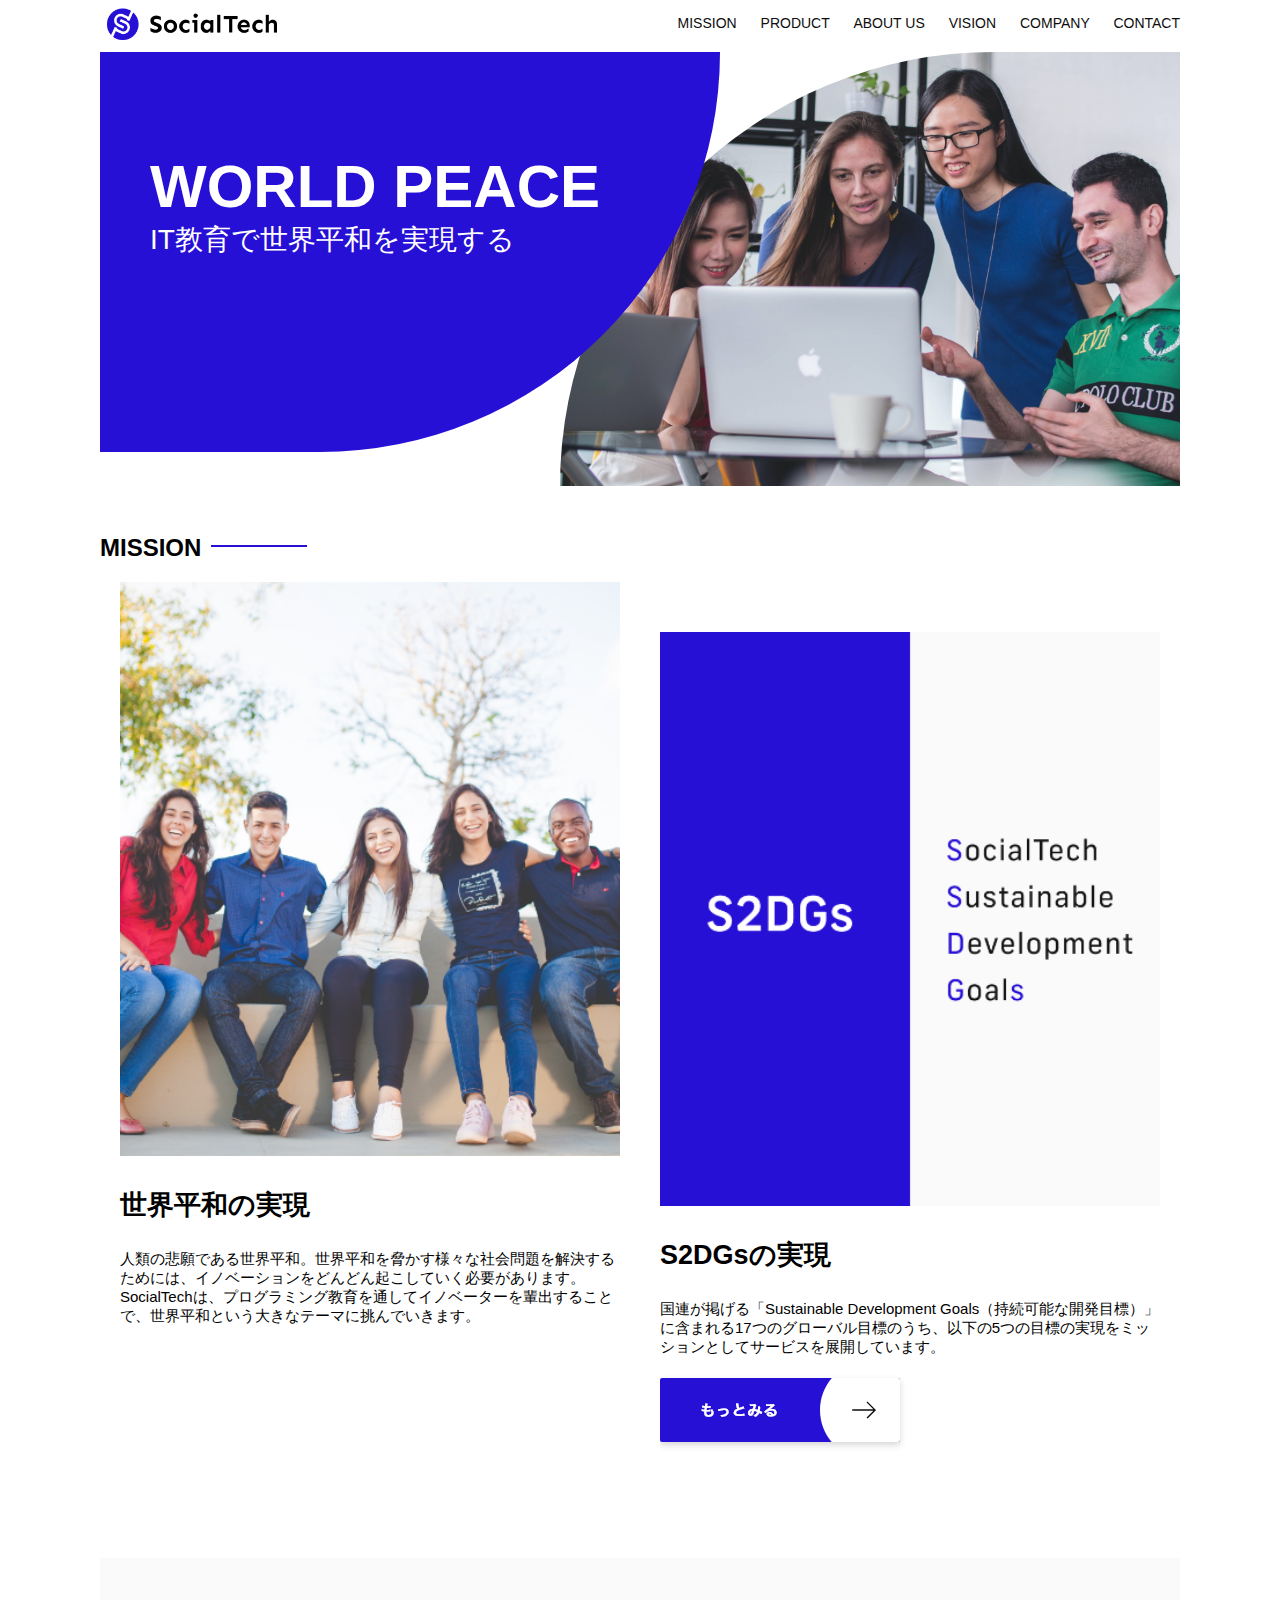
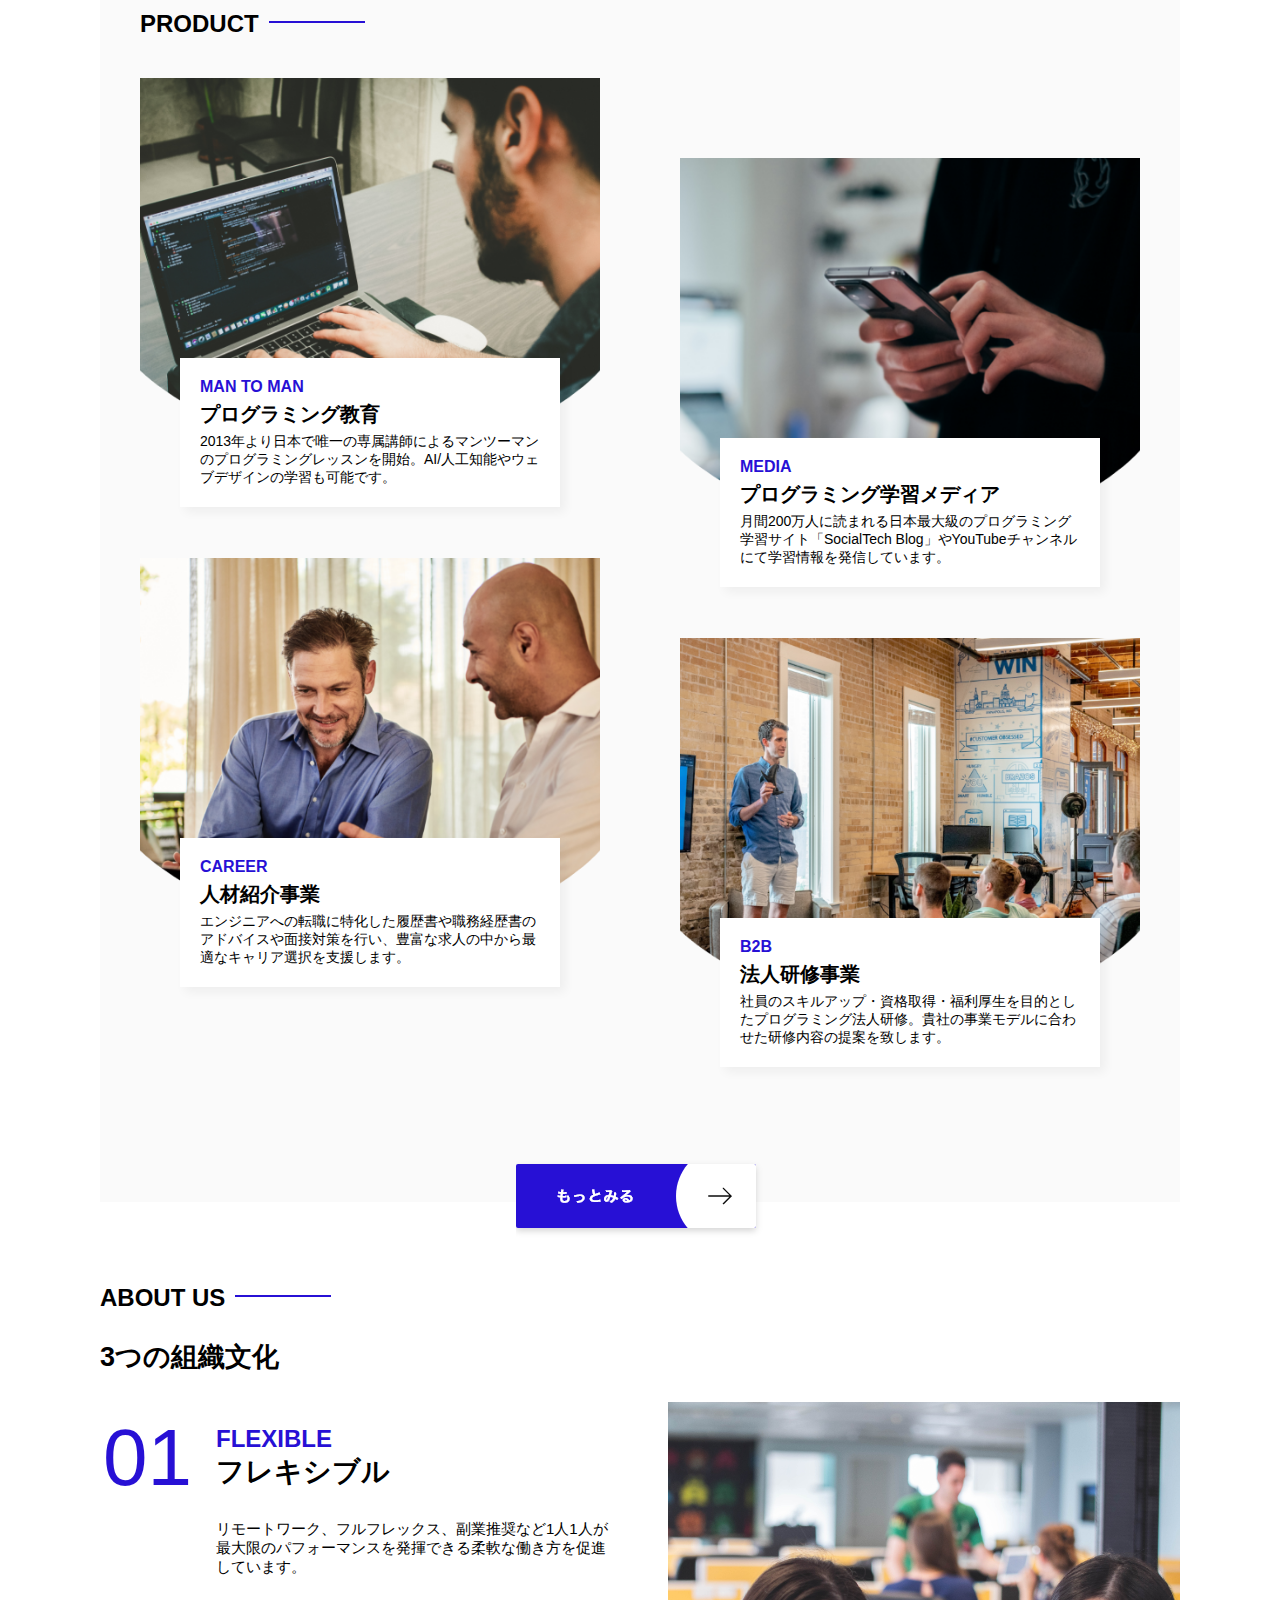
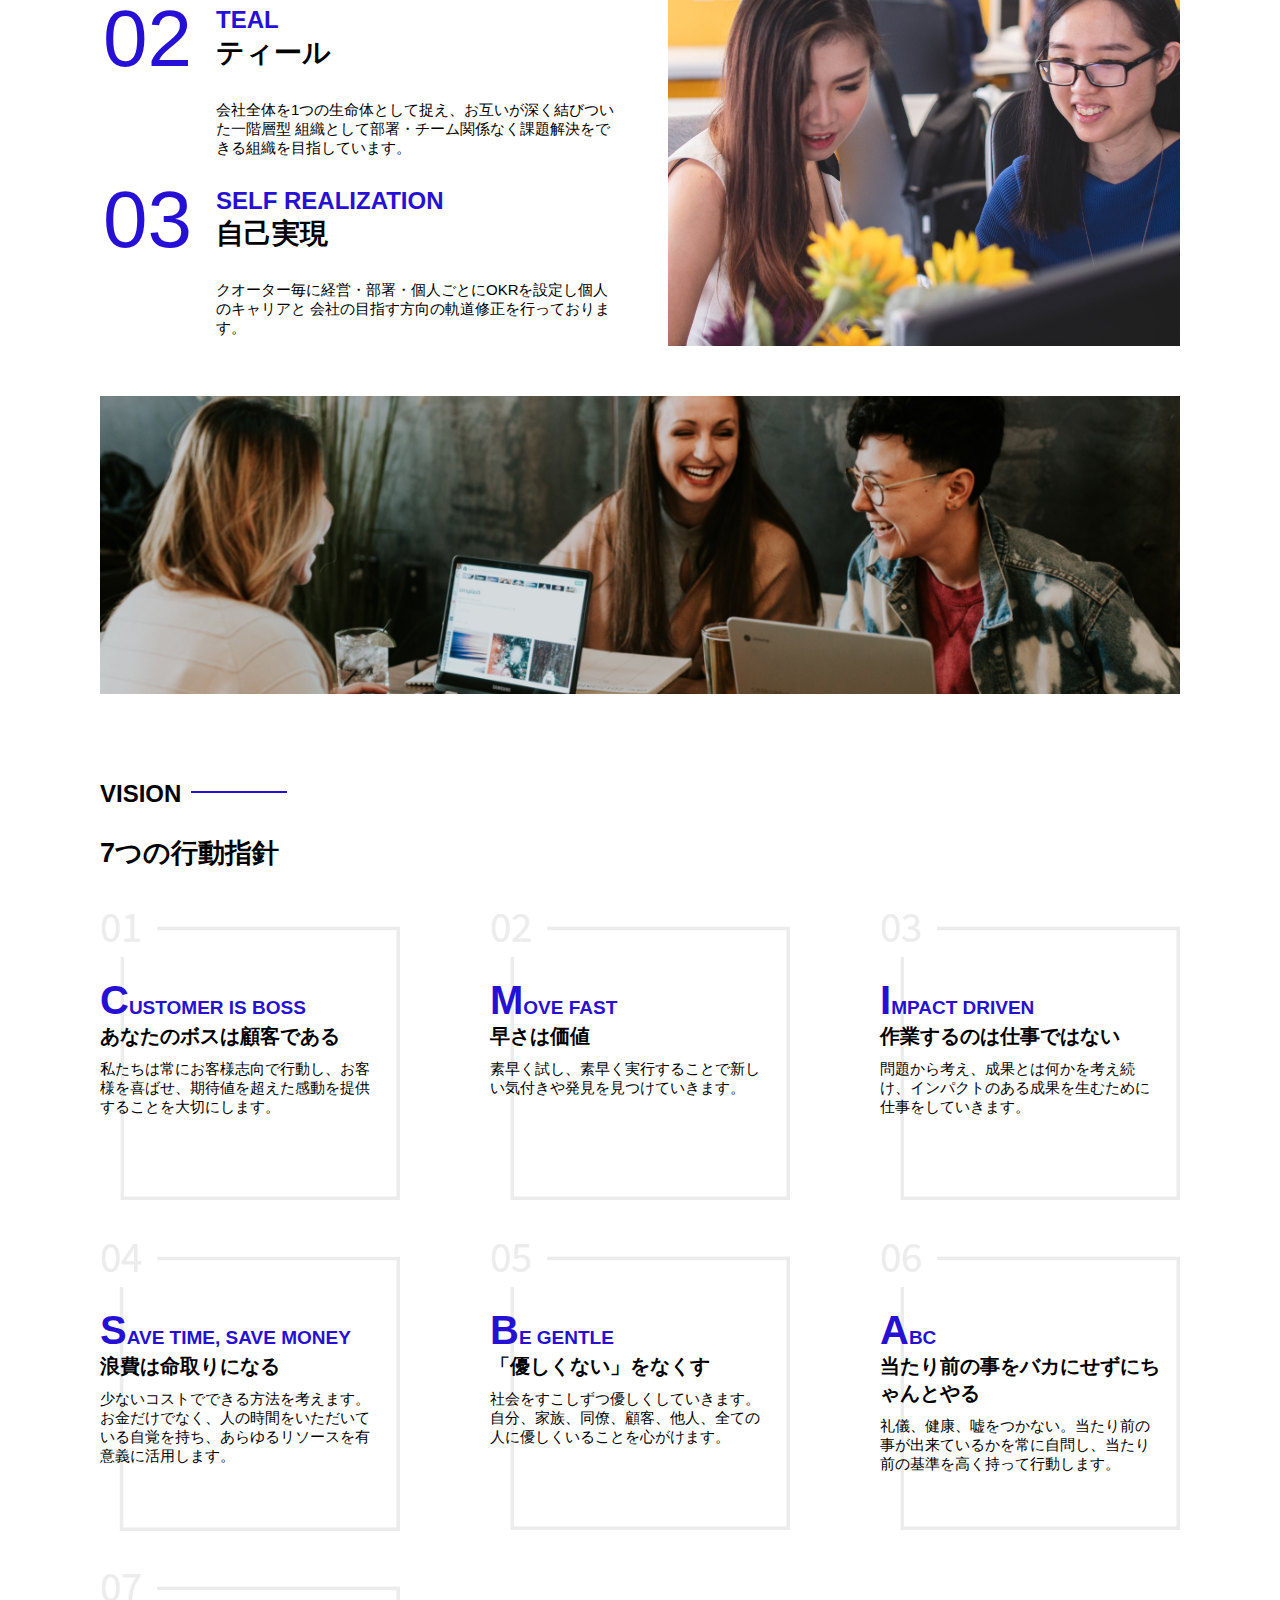
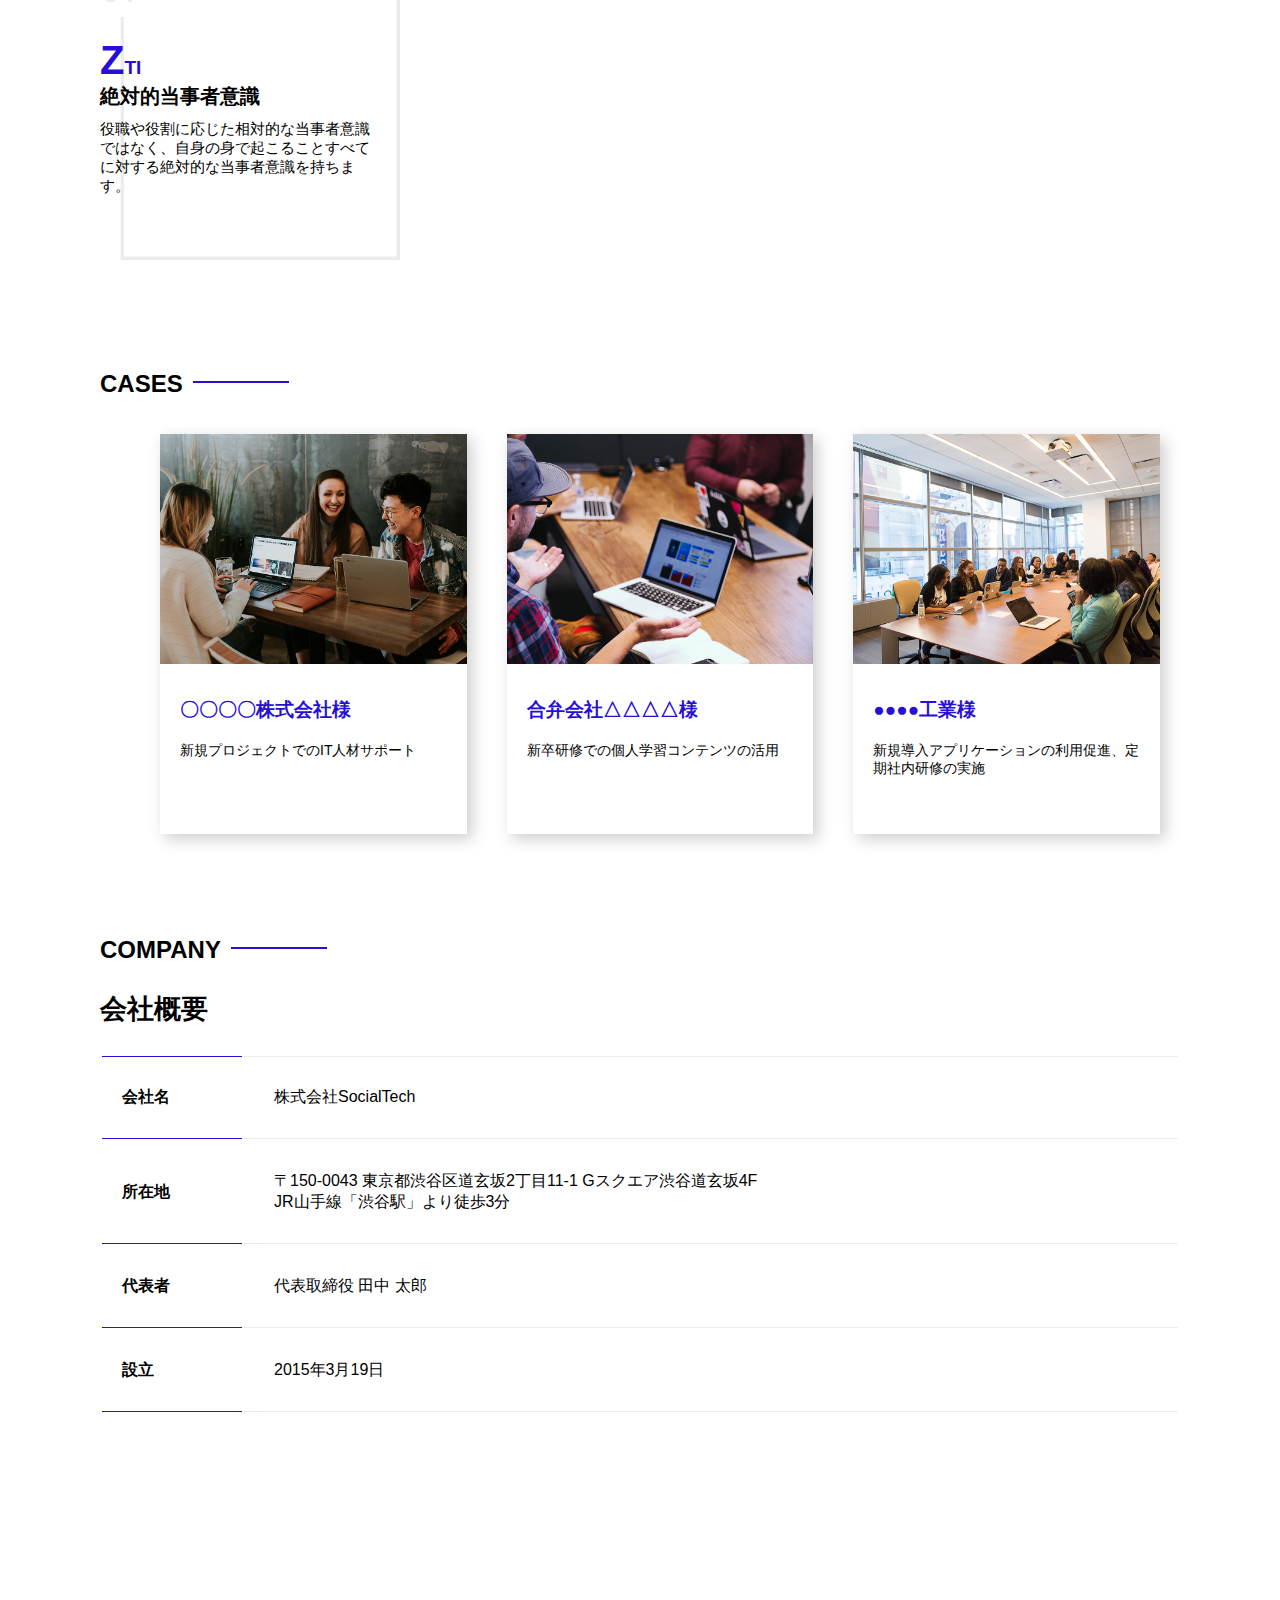
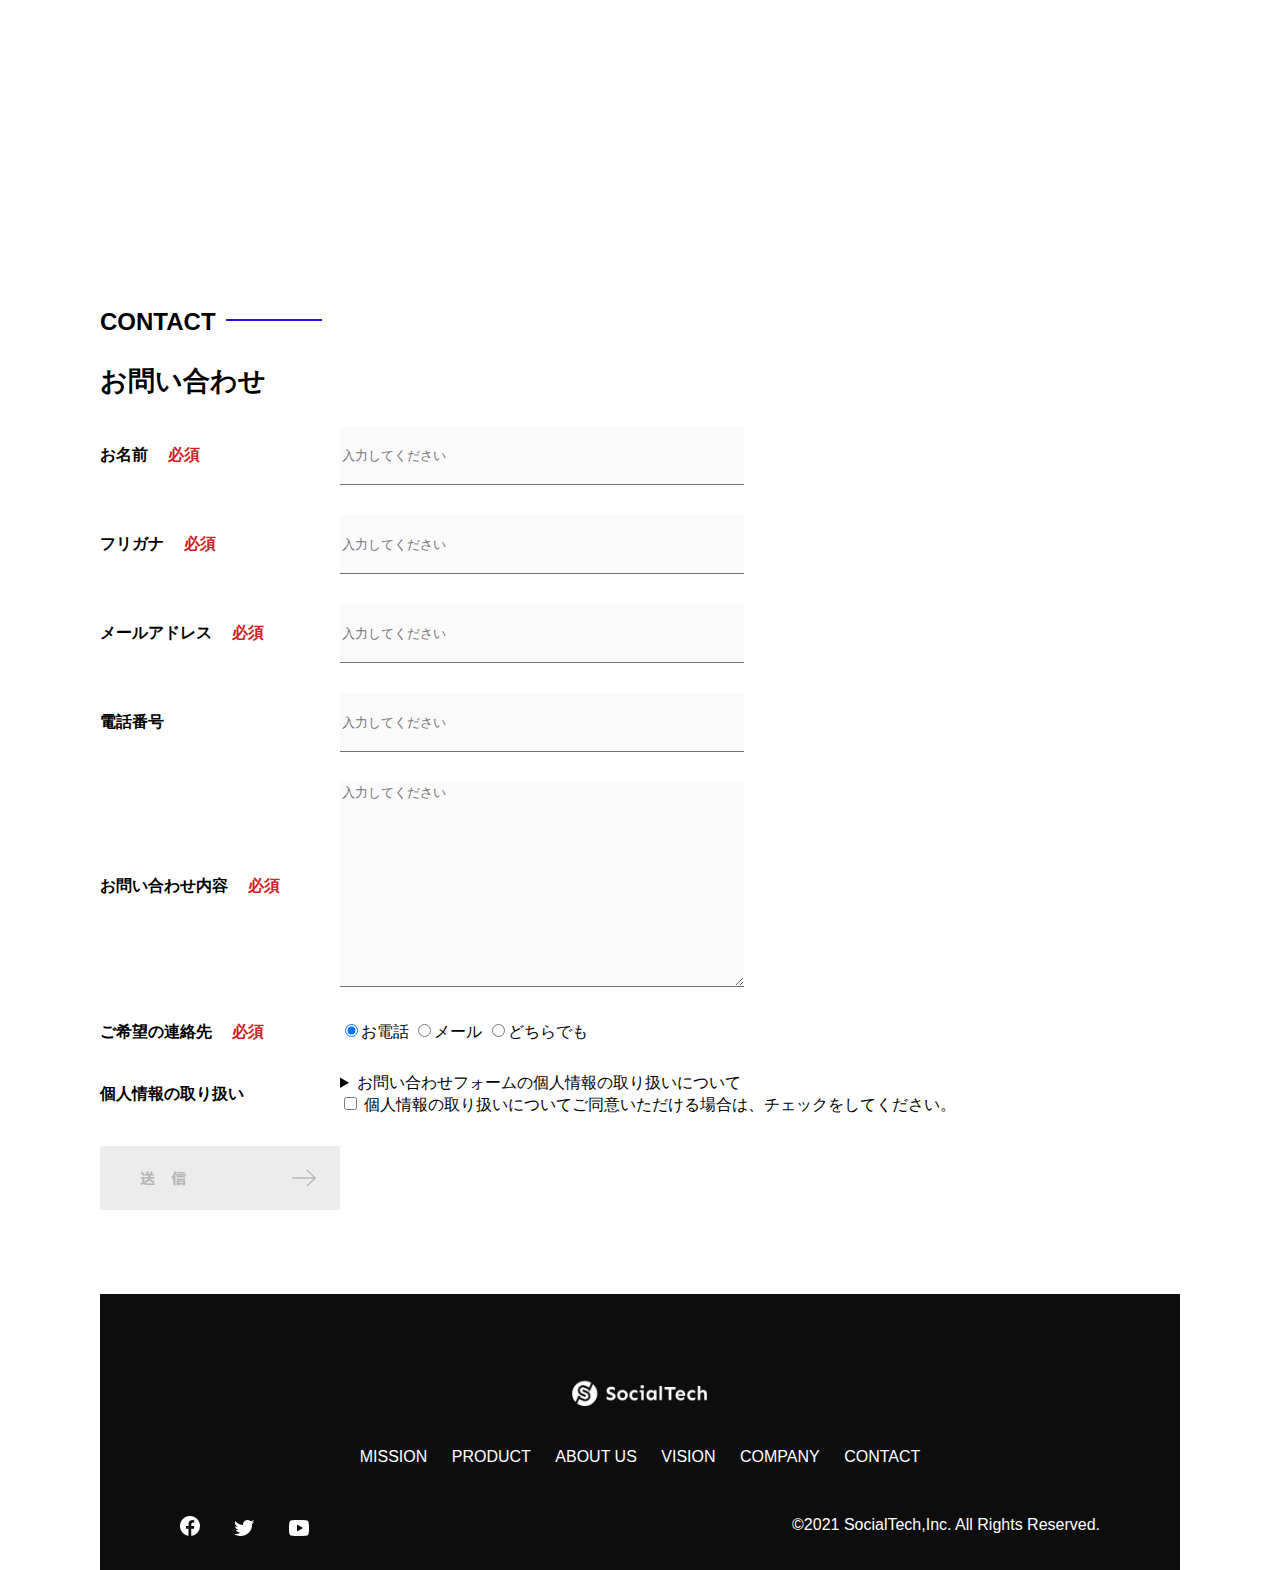
==== index.html @ 439600ac "初回コミット" ====
<!DOCTYPE html>
<html>
  <head>
    <title>SocialTech</title>
    <meta charset="UTF-8">
    <meta name="description" content="SocialTechはEdTech業界のリーディングカンパニーを目指します。">
    <meta name="viewport" content="width=device-width,initial-scale=1.0">
    <link rel="stylesheet" href="style.css">
  </head>
  <body>
    <!--ヘッダー-->
    <header>
      <a href="index.html" id="logo"><img src="images/logo.png" alt="トップページに戻る"></a>

      <!--PC用ナビゲーション-->
      <nav id="nav-pc">
        <a href="mission.html">MISSION</a>
        <a href="product.html">PRODUCT</a>
        <a href="index.html#aboutus">ABOUT US</a>
        <a href="index.html#vision">VISION</a>
        <a href="index.html#company">COMPANY</a>
        <a href="index.html#contact">CONTACT</a>
      </nav>
      <!--スマホ用メニューボタン-->
      <img id="menu-sp" src="images/button-menu.png" alt="ナビゲーションを開く" onclick="document.getElementById('nav-sp').style.display = 'block'">

      <nav id="nav-sp">
        <img id="close" src="images/button-close.png" alt="ナビゲーションを閉じる" onclick="document.getElementById('nav-sp').style.display = 'none'">
        <a id="logo-sp" href="index.html" onclick="document.getElementById('nav-sp').style.display = 'none'"><img
        src="images/logo-sp.png" alt="トップページに戻る"></a>
        <a class="menu" href="mission.html" onclick="document.getElementById('nav-sp').style.display = 'none'">MISSION</a>
        <a class="menu" href="product.html" onclick="document.getElementById('nav-sp').style.display = 'none'">PRODUCT</a>
        <a class="menu" href="index.html#aboutus" onclick="document.getElementById('nav-sp').style.display = 'none'">ABOUT
           US</a>
        <a class="menu" href="index.html#vision"
          onclick="document.getElementById('nav-sp').style.display = 'none'">VISION</a>
        <a class="menu" href="index.html#company"
          onclick="document.getElementById('nav-sp').style.display = 'none'">COMPANY</a>
        <a class="menu" href="index.html#contact"
          onclick="document.getElementById('nav-sp').style.display = 'none'">CONTACT</a>
        <div id="sns">
          <a href="https://www.facebook.com/sejuku2013"><img src="images/button-facebook.png" alt="Facebookのリンク"></a>
          <a href="https://twitter.com/samuraijuku"><img src="images/button-twitter.png" alt="Twitterのリンク"></a>
          <a href="https://www.youtube.com/channel/UCCFOQO5aDK0xXam4cUQXT8g"><img src="images/button-youtube.png" alt="YouTubeのリンク"></a>
        </div>
      </nav>
    </header>
    <main>
      <article>
        <!--メインビジュアル-->
        <section id="main-visual">
          <div id="main-message">
            <h1>WORLD PEACE</h1>
            <p>IT教育で世界平和を実現する</p>
          </div>
          <img src="images/index/index-main.png" alt="PCの周りに集まる多国籍の仲間たち">
        </section>
        <!--ミッション-->
        <section id="mission">
          <h2 class="index-h2">MISSION</h2>
          <div id="mission-flex">
            <div>
              <img id="mission-photo" src="images/index/index-mission.png" alt="屋外のベンチで写真を撮影する多国籍の仲間たち">
             <h3>世界平和の実現</h3>
             <p>
               人類の悲願である世界平和。世界平和を脅かす様々な社会問題を解決するためには、イノベーションをどんどん起こしていく必要があります。SocialTechは、プログラミング教育を通してイノベーターを輩出することで、世界平和という大きなテーマに挑んでいきます。
             </p>
            </div>
            <div>
             <img id="s2dgs" src="images/index/s2dgs.png" alt="S2DGs">
             <h3>S2DGsの実現</h3>
             <p>国連が掲げる「Sustainable Development Goals（持続可能な開発目標）」に含まれる17つのグローバル目標のうち、以下の5つの目標の実現をミッションとしてサービスを展開しています。</p>
             <a href="mission.html">
               <img src="images/button-more.png" alt="もっとみる">
             </a>
            </div>
          </div>
        </section>
        <!--プロダクト-->
        <section id="product">
          <h2 class="index-h2">PRODUCT</h2>
          <div>
            <div id="product-left">
              <div>
                <img class="product-photo" src="images/index/index-mantoman.png" alt="PCでコードを書く男性">
                <div class="product-explain">
                  <span>MAN TO MAN</span>
                  <h3>プログラミング教育</h3>
                  <p>2013年より日本で唯一の専属講師によるマンツーマンのプログラミングレッスンを開始。AI/人工知能やウェブデザインの学習も可能です。</p>
                </div>
              </div>
              <div>
                <img class="product-photo" src="images/index/index-career.png" alt="笑顔で話し合う2人の男性">
                <div class="product-explain">
                  <span>CAREER</span>
                  <h3>人材紹介事業</h3>
                  <p>エンジニアへの転職に特化した履歴書や職務経歴書のアドバイスや面接対策を行い、豊富な求人の中から最適なキャリア選択を支援します。</p>
                </div>
              </div>
            </div>
            <div id="product-right">
              <div>
                <img class="product-photo" src="images/index/index-media.png" alt="スマートフォンを操作する人">
                <div class="product-explain">
                  <span>MEDIA</span>
                  <h3>プログラミング学習メディア</h3>
                  <p>月間200万人に読まれる日本最大級のプログラミング学習サイト「SocialTech Blog」やYouTubeチャンネルにて学習情報を発信しています。</p>
                </div>
              </div>
              <div>
                <img class="product-photo" src="images/index/index-b2b.png" alt="講演中の男性とそれを聴く人々">
               <div class="product-explain">
                 <span>B2B</span>
                 <h3>法人研修事業</h3>
                 <p>社員のスキルアップ・資格取得・福利厚生を目的としたプログラミング法人研修。貴社の事業モデルに合わせた研修内容の提案を致します。</p>
               </div>
              </div>
            </div>
          </div>
          <div>
            <a id="product-more" href="product.html">
              <img src="images/button-more.png" alt="もっとみる">
            </a>
          </div>
        </section>
        <!--ABOUT US-->
        <section id="aboutus">
          <h2 class="index-h2">ABOUT US</h2>
          <h3>3つの組織文化</h3>
          <div>
            <table class="culture-table">
              <tr>
                <td>
                  <span class="culture-num">01</span>
                </td>
                <td>
                  <span class="culture-en">FLEXIBLE</span>
                  <span class="culture-jp">フレキシブル</span>
                </td>
              </tr>
              <tr>
                <td>
                  <!--空のセル-->
                </td>
                <td>
                  <p class="culture-description">
                    リモートワーク、フルフレックス、副業推奨など1人1人が最大限のパフォーマンスを発揮できる柔軟な働き方を促進しています。
                  </p>
                </td>
              </tr>
              <tr>
                <td>
                  <span class="culture-num">02</span>
                </td>
                <td>
                  <span class="culture-en">TEAL</span>
                  <span class="culture-jp">ティール</span>
                </td>
              </tr>
              <tr>
                <td>
                  <!--空のセル-->
                </td>
                <td>
                  <p class="culture-description">
                    会社全体を1つの生命体として捉え、お互いが深く結びついた一階層型
                   組織として部署・チーム関係なく課題解決をできる組織を目指しています。
                  </p>
                </td>
              </tr>
              <tr>
                <td>
                  <span class="culture-num">03</span>
                </td>
                <td>
                  <span class="culture-en">SELF REALIZATION</span>
                  <span class="culture-jp">自己実現</span>
                </td>
              </tr>
              <tr>
                <td>
                  <!--空のセル-->
                </td>
                <td>
                  <p class="culture-description">
                    クオーター毎に経営・部署・個人ごとにOKRを設定し個人のキャリアと
                    会社の目指す方向の軌道修正を行っております。
                  </p>
                </td>
              </tr>
            </table>
            <img class="culture-img" src="images/index/index-aboutus1.png" alt="笑顔で話し合う2人の女性">
          </div>
          <img class="culture-img2" src="images/index/index-aboutus2.png" alt="笑顔で話し合う3人の男女">
        </section>
        <!--VISION-->
        <section id="vision">
          <h2 class="index-h2">VISION</h2>
          <h3>7つの行動指針</h3>
          <div>
            <div class="vision-box">
              <img src="images/index/vision-01.png" alt="01">
              <span>
                <h4>CUSTOMER IS BOSS</h4>
                <h5>あなたのボスは顧客である</h5>
                <p>私たちは常にお客様志向で行動し、お客様を喜ばせ、期待値を超えた感動を提供することを大切にします。</p>
              </span>
            </div>
            <div class="vision-box">
              <img src="images/index/vision-02.png" alt="02">
              <span>
                <h4>MOVE FAST</h4>
                <h5>早さは価値</h5>
                <p>素早く試し、素早く実行することで新しい気付きや発見を見つけていきます。</p>
              </span>
            </div>
            <div class="vision-box">
              <img src="images/index/vision-03.png" alt="03">
              <span>
                <h4>IMPACT DRIVEN</h4>
                <h5>作業するのは仕事ではない</h5>
                <p>問題から考え、成果とは何かを考え続け、インパクトのある成果を生むために仕事をしていきます。</p>
              </span>
            </div>
            <div class="vision-box">
              <img src="images/index/vision-04.png" alt="04">
              <span>
                <h4>SAVE TIME, SAVE MONEY</h4>
                <h5>浪費は命取りになる</h5>
                <p>少ないコストでできる方法を考えます。お金だけでなく、人の時間をいただいている自覚を持ち、あらゆるリソースを有意義に活用します。</p>
              </span>
            </div>
            <div class="vision-box">
              <img src="images/index/vision-05.png" alt="05">
              <span>
                <h4>BE GENTLE</h4>
                <h5>「優しくない」をなくす</h5>
                <p>社会をすこしずつ優しくしていきます。自分、家族、同僚、顧客、他人、全ての人に優しくいることを心がけます。</p>
              </span>
            </div>
            <div class="vision-box">
              <img src="images/index/vision-06.png" alt="06">
              <span>
                <h4>ABC</h4>
                <h5>当たり前の事をバカにせずにちゃんとやる</h5>
                <p>礼儀、健康、嘘をつかない。当たり前の事が出来ているかを常に自問し、当たり前の基準を高く持って行動します。</p>
              </span>
            </div>
            <div class="vision-box">
              <img src="images/index/vision-07.png" alt="07">
              <span>
                <h4>ZTI</h4>
                <h5>絶対的当事者意識</h5>
                <p>役職や役割に応じた相対的な当事者意識ではなく、自身の身で起こることすべてに対する絶対的な当事者意識を持ちます。</p>
              </span>
            </div>
          </div>
        </section>
        <section id="cases">
          <h2 class="index-h2">CASES</h2>
          <ul>
          <li class="case-card">
            <img class="case-img" src="images/index/case-1.png" alt="仲良く語り合う3人">
            <div class="case-info">
              <h3 class="case-name">〇〇〇〇株式会社様</h3>
              <p class="case-content">新規プロジェクトでのIT人材サポート</p>
            </div>
          </li>
          <li class="case-card">
            <img class="case-img" src="images/index/case-2.png" alt="PCでコンテンツを見る">
            <div class="case-info">
              <h3 class="case-name">合弁会社△△△△様</h3>
              <p class="case-content">新卒研修での個人学習コンテンツの活用</p>
            </div>
          </li>
          <li class="case-card">
            <img class="case-img" src="images/index/case-3.png" alt="社内研修中の会議室">
            <div class="case-info">
              <h3 class="case-name">●●●●工業様</h3>
              <p class="case-content">新規導入アプリケーションの利用促進、定期社内研修の実施</p>
            </div>
          </li>
        </ul>
        </section>
        <section id="company">
          <h2 class="index-h2">COMPANY</h2>
          <h3>会社概要</h3>
          <table id="company-table">
            <tr>
              <th class="tableheader-first">会社名</th>
             <td class="cell-first">株式会社SocialTech</td>
           </tr>
           <tr>
             <th class="tableheader">所在地</th>
             <td class="cell">〒150-0043 東京都渋谷区道玄坂2丁目11-1 Gスクエア渋谷道玄坂4F<br>JR山手線「渋谷駅」より徒歩3分</td>
           </tr>
           <tr>
             <th class="tableheader">代表者</th>
             <td class="cell">代表取締役 田中 太郎</td>
           </tr>
           <tr>
             <th class="tableheader">設立</th>
             <td class="cell">2015年3月19日</td>
            </tr>
          </table>
          <iframe 
          src="https://www.google.com/maps/embed?pb=!1m18!1m12!1m3!1d3241.772198204244!2d139.6934683764796!3d35.65798377259488!2m3!1f0!2f0!3f0!3m2!1i1024!2i768!4f13.1!3m3!1m2!1s0x60188caa00761ef7%3A0xca365495c8ced290!2z44CSMTUwLTAwNDMg5p2x5Lqs6YO95riL6LC35Yy66YGT546E5Z2C77yS5LiB55uu77yR77yRIEpNRuODk-ODq-a4i-iwtzAz!5e0!3m2!1sja!2sjp!4v1721474815624!5m2!1sja!2sjp" width="600" height="450" style="border:0;" allowfullscreen="" loading="lazy" referrerpolicy="no-referrer-when-downgrade">
          </iframe>
        </section>
        <!--お問い合わせフォーム-->
        <section id="contact">
          <h2 class="index-h2">CONTACT</h2>
          <h3>お問い合わせ</h3>
          <form action="https://api.staticforms.xyz/submit" method="post">
            <input type="text" name="honeypot" style="display:none">
        <input type="hidden" name="accessKey" value="ebf4ce06-a024-4130-802d-1413f7317a5b">
        <input type="hidden" name="subject" value="お問い合わせフォーム" />
        <input type="hidden" name="replyTo" value="hirokihirose3@gmail.com">
        <input type="hidden" name="redirectTo" value="">
            <div>
              <div class="contact-heading">
                <label class="contact-label">お名前<span class="contact-span">必須</span></label>
              </div>
              <div>
                <input type="text" name="name" placeholder="入力してください" class="contact-textbox">
              </div>
            </div>
            <div>
              <div class="contact-heading">
                <label class="contact-label">フリガナ<span class="contact-span">必須</span></label>
              </div>
              <div>
                <input type="text" name="hurigana" placeholder="入力してください" class="contact-textbox">
              </div>
            </div>
            <div>
              <div class="contact-heading">
                <label class="contact-label">メールアドレス<span class="contact-span">必須</span></label>
              </div>
              <div>
                <input type="text" name="email" placeholder="入力してください" class="contact-textbox">
              </div>
            </div>
            <div>
              <div class="contact-heading">
                <label class="contact-label">電話番号</label>
              </div>
              <div>
                <input type="text" name="tel" placeholder="入力してください" class="contact-textbox">
              </div>
            </div>
            <div>
              <div class="contact-heading">
                <label class="contact-label">お問い合わせ内容<span class="contact-span">必須</span></label>
              </div>
              <div>
                <textarea class="contact-textarea" placeholder="入力してください" name="message"></textarea>
              </div>
            </div>
            <div>
              <div class="contact-heading">
                <label class="contact-label">ご希望の連絡先<span class="contact-span">必須</span></label>
              </div>
              <div>
                <input class="radiobutton" type="radio" value="tel" name="contact" checked><label>お電話</label>
                <input class="radiobutton" type="radio" value="mail" name="contact"><label>メール</label>
                <input class="radiobutton" type="radio" value="both" name="contact"><label>どちらでも</label>
              </div>
            </div>
            <div>
              <div class="contact-heading">
                <label class="contact-label">個人情報の取り扱い</label>
              </div>
              <div>
                <details>
                  <summary>お問い合わせフォームの個人情報の取り扱いについて</summary>
                  <div>
                    <span>１．組織の名称又は氏名</span><br>
                    株式会社SocialTech<br><br>
                    <span>２．個人情報保護管理者（若しくはその代理人）の氏名又は職名、所属及び連絡先
                      鈴木 一郎 コーポレート部</span><br>
                      メールアドレス：support@socialtech.net<br>
                      TEL：03-xxxx-xxxx<br>
                      <span>３．個人情報の利用目的</span><br>
                      ・本サービス及び本サービスに関連する情報の提供又はそれらに関する連絡のため<br>
                   ・ユーザーの本人確認のため<br>
                   ・当社サービスのご案内のため<br>
                   ・当社の商品等の広告または宣伝（電子メールによるものを含むものとします。）<br><br>
                   <span>４．個人情報の取り扱い業務の委託</span><br>
                   個人情報の取扱業務の全部または一部を外部に業務委託する場合があります。<br>
                   その際、弊社は、個人情報を適切に保護できる管理体制を敷き実行していることを条件として<br>
                   委託先を厳選したうえで、機密保持契約を委託先と締結し、お客様の個人情報を厳密に管理させます。<br><br>
                   <span>５．個人情報の開示等の請求</span><br>
                   お客様は、弊社に対してご自身の個人情報の開示等（利用目的の通知、開示、内容の訂正・追加・削除、利用の停止または消去、第三者への提供の停止）に関して、当社問合わせ窓口に申し出ることができます。<br>
                   その際、弊社はお客様ご本人を確認させていただいたうえで、合理的な期間内に対応いたします。<br><br>
                   なお、個人情報に関する弊社問合わせ先は、次の通りです。<br><br>
                   株式会社SocialTech　個人情報問合せ窓口<br>
                   〒150-0043　東京都渋谷区道玄坂2丁目11-1 Ｇスクエア渋谷道玄坂 4F<br>
                   メールアドレス：support@socialtech.net　TEL：03-xxxx-xxxx<br><br>
                   <span>６．個人情報を提供されることの任意性について</span><br><br>
                   お客様がご自身の個人情報を弊社に提供されるか否かは、お客様のご判断によりますが、もしご提供されない場合には、適切なサービスが提供できない場合がありますので予めご了承ください。
                  </div>
                </details>
                <input type="checkbox" name="agree">
                <span>個人情報の取り扱いについてご同意いただける場合は、チェックをしてください。</span>
              </div>
            </div>
            <input type="image" src="images/button-submit.png" alt="送信する">
          </form>
        </section>
      </article>
      <footer>
        <div id="footer-logo">
          <img src="images/logo-sp.png" alt="SocialTech">
        </div>
        <div id="footer-link">
          <a href="mission.html">MISSION</a>
          <a href="product.html">PRODUCT</a>
          <a href="index.html#aboutus">ABOUT US</a>
          <a href="index.html#vision">VISION</a>
          <a href="index.html#company">COMPANY</a>
          <a href="index.html#contact">CONTACT</a>
        </div>
        <div id="sns-footer">
          <a href="https://www.facebook.com/sejuku2013"><img src="images/button-facebook.png" alt="Facebookのリンク"></a>
          <a href="https://twitter.com/samuraijuku"><img src="images/button-twitter.png" alt="Twitterのリンク"></a>
          <a href="https://www.youtube.com/channel/UCCFOQO5aDK0xXam4cUQXT8g"><img src="images/button-youtube.png" alt="YouTubeのリンク"></a>
          <span id="copyright">&copy;2021 SocialTech,Inc. All Rights Reserved.</span>
        </div>
      </footer>
    </main>
  </body>
</html>
---- style.css ----
body {
  font-family: "Source Sans Pro", "Hiragino Kaku Gothic ProN", Meiryo, Arial, sans-serif;
}

p{
  font-size: 15px;
}

/*================
 PC用のスタイル 
=================*/
@media screen and (min-width: 768px) {
  /* 横幅設定 */
  body {
    max-width: 1080px;
    min-width: 960px;
    margin: 0 auto 0 auto;
  }
  
  /* ヘッダー */
  header {
    display: flex;
    justify-content: space-between;
  }

#nav-pc{
  font-size: 14px;
  padding-top: 15px;
}

#nav-pc> a {
  text-decoration: none;
  margin-left: 20px;
}

#nav-pc > a:link{
  color: #0d0d0d;
}

#nav-pc > a:visited{
  color: #0d0d0d;
}

#nav-pc > a:hover{
  color: #0d0d0d;
  text-decoration: underline;
}

#nav-pc > a:active{
  color: #0d0d0d;
}

/*スマホ用ナビの非表示*/
#nav-sp,
#menu-sp {
  display: none;
}

#main-visual{
  position: relative;
  height: 400px;
}

#main-message{
  position: absolute;
  top: 0;
  left: 0;
  background-color: #2710d5;
  color: #ffffff;
  border-radius: 0 0 476px 0;
  max-width: 620px;
  width: 100%;
  height: 100%;
  z-index: 11;
}

#main-message > h1 {
  font-size: 60px;
  font-weight: bold;
  margin: 100px 0 0 50px;
}

#main-message > p {
  font-size: 28px;
  margin: 0 0 0 50px;
}

#main-visual > img{
  max-width: 620px;
  border-radius: 476px 0 0 0;
  position: absolute;
  top: 0;
  right: 0;
  z-index: 10;
}

h2{
  margin: 40px 0 0 0;
}

h2::after{
  content: url("images/line.png");
  margin-left: 10px;
}

h3{
  font-size: 27px;
}

#mission{
  margin: 80px auto 80px auto;
  width: 100%;
}

#mission-flex{
  width: 100%;
  display: flex;
}

#mission-flex > div {
  width: 50%;
  margin: 20px;
}

#mission-photo {
  width: 100%;
}

#s2dgs {
  margin-top: 50px;
  width: 100%;
}

#product {
  background-color: #fafafa;
  margin: 80px 0 80px 0;
  padding: 10px 40px 0px 40px;
}

/* 外枠 */
#product > div {
  margin-top: 40px;
  display: flex;
}

/* 左のカラム */
#product-left {
  width: 50%;
  margin-right: 20px;
}

/* 右のカラム */
#product-right {
  width: 50%;
  margin-left: 20px;
  margin-top: 80px;
}

/* 画像＋説明の枠 */
#product-left > div {
  position: relative;
  height: 480px;
  margin-right: 20px;
}
#product-right > div {
  position: relative;
  height: 480px;
  margin-left: 20px;
}

.product-photo{
  width: 100%;
}

.product-explain {
  background-color: #ffffff;
  position: absolute;
  left: 0;
  top: 280px;
  margin: 0 40px 0 40px;
  padding: 20px;
  box-shadow: 5px 5px 10px rgba(0, 0, 0, 0.05);
}

/* 説明文の英語 */
.product-explain > span {
  color: #2710d5;
  font-weight: bold;
  font-size: 16px;
  margin: 0px;
}

/* 説明文の見出し */
.product-explain > h3 {
  font-size: 20px;
  margin: 5px 0 5px 0;
}

/* 説明文 */
.product-explain > p {
  font-size: 14px;
  margin: 0;
}

/* 「もっとみる」ボタン */
#product-more {
  margin: 0 auto -42px auto;
}

#aboutus {
  margin: 80px auto 80px auto;
}

/* 3つの組織文化と画像を入れる枠 */
#aboutus > div {
  display: flex;
}

.culture-img {
  width: 100%;
  align-self: flex-start;
}

.culture-img2 {
  margin-top: 50px;
  width: 100%;
}

.culture-table {
  margin-right: 50px;
}

.culture-num {
  font-size: 80px;
  color: #2710d5;
  margin: 0 20px 0 0;
}

.culture-en {
  color: #2710d5;
  font-weight: bold;
  font-size: 24px;
  display: block;
}

.culture-jp {
  font-size: 28px;
  font-weight: bold;
}

.culture-description {
  margin: 0;
}

 /* ビジョン */
 #vision {
  margin: 80px auto 80px auto;
}

/* セクション内の外枠 */
#vision > div {
  width: 100%;
  display: flex;
  justify-content: space-between;
  flex-wrap: wrap;
}

/* 7つの行動指針の枠 */
.vision-box {
  width: 300px;
  height: 300px;
  margin-bottom: 30px;
  position: relative;
}

.vision-box > img {
  width: 100%;
  height: auto;
  position: absolute;
  top: 0;
  left: 0;
  z-index: 30;
}

.vision-box > span {
  position: absolute;
  top: 0;
  left: 0;
  z-index: 31;
  margin-right: 20px;
}

.vision-box > span > h4 {
  color: #2710d5;
  font-size: 19px;
  margin: 80px 0 0 0;
}

.vision-box > span > h4::first-letter {
  font-size: 40px;
}

.vision-box > span > h5 {
  font-size: 20px;
  margin: 0 0 0 0;
}

.vision-box > span > p {
  margin: 10px 0 0 0;
}

#company {
  margin: 80px auto 80px auto;
}

#company-table {
  width: 100%;
}

.tableheader {
  text-align: left;
  padding: 20px;
  border-bottom-color: #2710d5;
  border-bottom-width: 1px;
  border-bottom-style: solid;
  width: 100px;
}

.tableheader-first {
  text-align: left;
  padding: 20px;
  border-bottom-color: #2710d5;
  border-bottom-width: 1px;
  border-bottom-style: solid;
  border-top-color: #2710d5;
  border-top-width: 1px;
  border-top-style: solid;
  width: 100px;
}

.cell {
  padding: 30px;
  border-bottom-color: #ececec;
  border-bottom-width: 1px;
  border-bottom-style: solid;
}

.cell-first {
  padding: 30px;
  border-bottom-color: #ececec;
  border-bottom-width: 1px;
  border-bottom-style: solid;
  border-top-color: #ececec;
  border-top-width: 1px;
  border-top-style: solid;
}

#company > iframe {
  width: 100%;
  height: 368px;
  margin-top: 40px;
}

#contact {
  margin: 80px auto 80px auto;
}

#contact > form > div {
  display: flex;
  flex-direction: row;
  flex-wrap: wrap;
  padding-bottom: 30px;
}

.contact-heading {
  width: 240px;
  align-self: center;
}

.contact-label {
  font-weight: bold;
}

.contact-span {
  color: #ce2222;
  margin: 0 0 0 20px;
  font-weight: bold;
}

.contact-textbox {
  border-top: 0px;
  border-left: 0px;
  border-right: 0px;
  border-bottom-width: 1px;
  border-bottom-color: #707070;
  border-bottom-style: solid;
  background-color: #fafafa;
  width: 400px;
  height: 56px;
}

/* お問い合わせ内容のテキストエリア */
.contact-textarea {
  border-top: 0px;
  border-left: 0px;
  border-right: 0px;
  border-bottom-width: 1px;
  border-bottom-color: #707070;
  border-bottom-style: solid;
  background-color: #fafafa;
  width: 400px;
  height: 200px;
}

details {
  width: 700px;
}

details > div {
  background-color: #fafafa;
  padding: 20px;
}

details > div > span {
  font-weight: bold;
}

footer {
  background-color: #0d0d0d;
  text-align: center;
  padding: 80px 80px 30px 80px;
}

#footer-logo {
  margin-bottom: 30px;
}

#footer-link {
  margin-bottom: 50px;
}

#footer-link > a {
  text-decoration: none;
  margin: 10px;
}

#footer-link > a:link {
  color: #ffffff;
}

#footer-link > a:hover {
  color: #ffffff;	      
  text-decoration: underline;
}	    

#footer-link > a:visited {
  color: #ffffff;
  text-decoration: underline;
}

#footer-link > a:active {
  color: #ffffff;
}

#sns-footer {
  text-align: left;
  width: 100%;
}

#sns-footer > a {
  margin-right: 30px;
}

#copyright {
  color: #ffffff;
  float: right;
}

#mission-main {
  height: 496px;
  width: 100%;
  background-image: url("images/mission/mission-main.png");
  background-repeat: no-repeat;
  background-position-y: center;
}

#mission-title {
  background-color: #2710d5;
  width: 368px;
  color: #ffffff;
  height: 496px;
  border-radius: 0 248px 248px 0;
  position: relative;
}

#mission-title > h1 {
  position: absolute;
  top: 0;
  left: 100px;
  font-size: 80px;
}

#mission-title > span {
  position: absolute;
  top: 200px;
  left: 100px;
  font-size: 26px;
}

#mission-title > div {
  position: absolute;
  top: 350px;
  left: 100px;
  font-size: 16px;
}

#mission-s2dgs {
  width: 100%;
  margin: 20px;
}

.mission-h2 {
  color: #2710d5;
  font-size: 40px;
}

.mission-h2::after {
  content: none;
}

#mission-5goals {
  margin: 20px;
  display: flex;
}

#mission-5goals > div {
  flex-grow: 1;
  padding: 20px;
}

#mission-5goals > div > div {
  margin-bottom: 40px;
}

.fivegoals-image-right {
  float: right;
  margin: 20px;
}

.fivegoals-image-left {
  float: left;
  margin: 20px;
}

.fivegoals-number {
  color: #2710d5;
  font-size: 48px;
  margin: 0;
}

.fivegoals-h3 {
  font-size: 28px;
  margin: 0;
}

.fivegoals-p {
  margin: 0;
}

#product-main {
  height: 496px;
  width: 100%;
  background-image: url("images/product/product-main.png");
  background-repeat: no-repeat;
  background-position-y: center;
}

#product-title {
  background-color: #2710d5;
  width: 368px;
  color: #ffffff;
  height: 496px;
  border-radius: 0 248px 248px 0;
  position: relative;
}

#product-title > h1 {
  position: absolute;
  top: 0;
  left: 100px;
  font-size: 80px;
}

#product-title > span {
  position: absolute;
  top: 200px;
  left: 100px;
  font-size: 26px;
}

#product-title > div {
  position: absolute;
  top: 350px;
  left: 100px;
  font-size: 16px;
}

.product-section1 {
  position: relative;
  margin: 20px;
  height: 340px;
}

.product-section1 > img {
  position: absolute;
  top: 0;
  left: 0;
  width: 450px;
  margin: 0 40px 30px 0;
  border-radius: 0 432px 0 0;
}

.product-section1 > div {
  position: absolute;
  top: 0;
  left: 480px;
}

.product-section2 {
  position: relative;
  margin: 20px;
  height: 340px;
}

.product-section2 > img {
  position: absolute;
  top: 0;
  right: 0;
  width: 450px;
  margin: 0 0 30px 40px;
  border-radius: 432px 0 0 0;
}

.product-section2 > div {
  width: 500px;
  position: absolute;
  top: 0;
  left: 0;
}

.product-h2 {
  color: #2710d5;
  font-size: 24px;
  margin: 0;
}

.product-h3 {
  font-size: 28px;
  margin: 0;
}

}

/*=====================
スマートフォン用のスタイル
======================*/
@media screen and (max-width: 767px){
  body {
    min-width: 375px;
    margin: 0;
  }

  #nav-pc {
    display: none;
  }

  #menu-sp {
    float: right;
    padding: 0;
  }

  /* スマホ用ナビゲーションの表示切替 */
   /* 初期状態、レイアウトと非表示設定 */
   #nav-sp {
    background-color: #2710d5;
    position: absolute;
    left: 0;
    top: 0;
    height: 100%;
    width: 100%;
    display: none;
    z-index: 100;
  }

  /* ×ボタン */
  #close {
    position: absolute;
    top: 20px;
    right: 20px;
  }

   /* ナビゲーションメニュー用ロゴ */
   #logo-sp {
    margin: 80px 0 30px 20px;
   }

   #nav-sp > a {
    display: block;
   }

   #nav-sp > a:link {
    color: #ffffff;
  }
  #nav-sp > a:visited {
    color: #ffffff;
  }
  #nav-sp > a:hover {
    color: #ffffff;
    text-decoration: underline;
  }
  #nav-sp > a:active {
    color: #ffffff;
  }
  #nav-sp > .menu {
    text-decoration: none;
    display: block;
    margin: 0 20px 0 20px;
    height: 44px;
    font-size: 16px;
    background-image: url("images/arrow.png");
    background-repeat: no-repeat;
    background-position: right top;
  }
   #sns {
    position: absolute;
     bottom: 20px;
     left: 20px;
   }
   
   #sns > a {
    margin-right: 30px;
  }

  /*メインビジュアル*/
  #main-visual {
    position: relative;
    height: 470px;
    width: 100%;
    overflow: hidden;
  }

  #main-visual > div {
    position: absolute;
    top: 0;
    left: 0;
    background-color: #2710d5;
    color: white;
    border-radius: 0 0 476px 0;
    text-align: center;
    height: 280px;
    width: 100%;
    z-index: 11;
  }

  #main-visual > div > h1 {
    font-size: 28px;
    margin: 90px 0 0 0;
  }

  #main-visual > div > p {
    margin: 0;
  }

  #main-visual > img {
    width: 100%;
    border-radius: 476px 0 0 0;
    z-index: 10;
    position: absolute;
    bottom: 0;
    right: 0;
  }

  h2::after {
    content: url("images/line.png");
    margin-left: 10px;
  }

  h3 {
    font-size: 24px;
    margin: 10px 0 0 0;
  }

  #mission {
    margin: 20px;
  }

  #mission-photo {
    width: 100%;
  }

  #s2dgs {
    width: 100%;
  }

  #product {
    background-color: #fafafa;
    padding: 10px;
  }

  #product h2 {
    margin-left: 20px;
  }

  #product-left,
  #product-right {
    margin-right: 20px;
    margin-left: 20px;
  }

  #product-left > div,
  #product-right > div  {
    position: relative;
    height: 540px;
  }

  .product-explain {
    background-color: #ffffff;
    position: absolute;
    left: 0;
    bottom: 50px;
    padding: 20px;
    box-shadow: 5px 5px 10px rgba(0, 0, 0, 0.05);
  }

  .product-explain > span {
    color: #2710d5;
    font-weight: bold;
    font-size: 16px;
    margin: 0px;
  }

  .product-explain > h3 {
    margin: 10px 0 10px 0;
  }

  .product-photo {
    width: 100%;
  }

  #product-more > img{
    margin: 0 0 -42px 20px;
  }

  #aboutus {
    margin: 80px 20px 80px 20px;
  }

  #aboutus > div {
    display: flex;
    flex-direction: column;
  }

  .culture-table {
    width: 100%;
    padding-right: 20px;
    order: 2;
  }

  .culture-img {
    width: 100%;
    order: 1;
  }

  .culture-img2 {
    width: 100%;
  }

  .culture-num {
    font-size: 80px;
    color: #2710d5;
  }

  .culture-en {
    color: #2710d5;
    font-weight: bold;
    font-size: 24px;
    display: block;
  }

  .culture-jp {
    display: block;
  }

  .culture-description {
    margin: 0;
  }

  #vision {
    margin: 80px 20px 80px 20px;
  }

  .vision-box {
    width: 300px;
    height: 300px;
    margin-bottom: 30px;
    position: relative;
  }

  .vision-box > img {
    width: 100%;
    height: auto;
    position: absolute;
    top: 0;
    left: 0;
    z-index: 30;
  }

  .vision-box > span {
    position: absolute;
    top: 0;
    left: 0;
    z-index: 31;
    margin-right: 20px;
  }

  .vision-box > span > h4 {
    color: #2710d5;
    font-size: 19px;
    margin: 60px 0 0 0;
  }

  .vision-box > span > h5 {
    font-size: 20px;
    margin: 0 0 0 0;
  }
  .vision-box > span > p {
    margin: 10px 0 0 0;
  }

  #company {
    margin: 0 20px 0 20px;
  }

  #company > h3 {
    margin-bottom: 20px;
  }

  #company > table {
    width: 100%;
  }

  .tableheader-first {
    text-align: left;
    padding: 20px;
    border-bottom-color: #2710d5;
    border-bottom-width: 1px;
    border-bottom-style: solid;
    border-top-color: #2710d5;
    border-top-width: 1px;
    border-top-style: solid;
    width: 50px;
  }

  .tableheader {
    text-align: left;
    padding: 20px;
    border-bottom-color: #2710d5;
    border-bottom-width: 1px;
    border-bottom-style: solid;
    width: 50px;
  }

  .cell {
    padding: 20px;
    border-bottom-color: #ececec;
    border-bottom-width: 1px;
    border-bottom-style: solid;
  }

  .cell-first {
    padding: 20px;
    border-bottom-color: #ececec;
    border-bottom-width: 1px;
    border-bottom-style: solid;
    border-top-color: #ececec;
    border-top-width: 1px;
    border-top-style: solid;
  }

  #company > iframe {
    width: 100%;
    height: 240px;
    margin: 40px 0 0 0;
  }

  #contact {
    margin: 80px 20px 80px 20px;
  }

  #contact > h3 {
    margin-bottom: 20px;
  }

  #contact > form > div {
    margin-bottom: 20px;
  }

  .contact-heading {
    margin-bottom: 20px;
  }

  .contact-label {
    font-weight: bold;
  }

  .contact-span {
    color: #ce2222;
    margin: 0 0 0 20px;
    font-weight: bold;
  }

  .contact-textbox{
    height: 56px;
    border-top: 0;
    border-left: 0;
    border-right: 0;
    background-color: #fafafa;
    border-bottom-color: #707070;
    border-bottom-width: 1px;
    border-style: solid;
    min-width: 300px;
    width: 100%;
  }

  .contact-textarea {
    height: 150px;
     border-top: 0;
     border-left: 0;
     border-right: 0;
     background-color: #fafafa;
     width: 100%;
  }

  .radiobutton {
    margin-bottom: 20px;
  }

  .radiobutton + label::after {
    content: "\A";
    white-space: pre;
  }

  footer {
    background-color: #0d0d0d;
    padding: 30px 20px 50px 20px;
  }

  #footer-logo {
    margin-bottom: 30px;
  }

  #footer-link {
    margin-bottom: 50px;
  }

  #footer-link > a {
    text-decoration: none;
    margin: 0 20px 30px 0;
    display: block;
    background-image: url("images/arrow.png");
    background-repeat: no-repeat;
    background-position: right top;
  }

  #footer-link > a:link {
    color: #ffffff;
  }

  #footer-link > a:visited {
    color: #ffffff;
  }

  #footer-link > a:hover {
    color: #ffffff;
    text-decoration: underline;
  }

  #footer-link > a:active {
    color: #ffffff;
  }

  #sns-footer > a {
    margin-right: 30px;
  }

  #copyright{
    font-size: 12px;
    display: block;
    margin-top: 30px;
    color: #ffffff;
  }

  #mission-main {
    height: 256px;
    width: 100%;
    background-image: url("images/mission/mission-main.png");
    background-repeat: no-repeat;
    background-position-y: center;
    background-size: auto 208px;
  }

  #mission-title {
    background-color: #2710d5;
    width: 136px;
    color: #ffffff;
    height: 256px;
    border-radius: 0 248px 248px 0;
    position: relative;
  }

  #mission-title > h1 {
    position: absolute;
    top: 0;
    left: 20px;
    font-size: 40px;
  }

  #mission-title > span {
    position: absolute;
    top: 110px;
    left: 20px;
    font-size: 18px;
  }

  #mission-title > div {
    position: absolute;
    top: 180px;
    left: 20px;
    font-size: 13px;
  }

  #mission-s2dgs {
    margin: 20px;
  }

  .mission-h2 {
    color: #2710d5;
    font-size: 38px;
    margin: 0px;
  }

  .mission-h2::after {
    content: none;
  }

  #mission-s2dgs > img {
    width: 100%;
  }

  #mission-5goals {
    margin: 20px;
  }

  #mission-5goals > div > div {
    margin-bottom: 40px;
  }

  #s2dgs-image {
    width: 100%;
  }

  .fivegoals-image-right {
    margin: 20px auto 20px auto;
    display: block;
  }

  .fivegoals-image-left {
    margin: 20px auto 20px auto;
    display: block;
  }

  .fivegoals-number {
    color: #2710d5;
    font-size: 48px;
    margin: 0;
  }

  .fivegoals-h3 {
    font-size: 28px;
    margin: 0;
  }

  .fivegoals-p {
    margin: 0;
  }

  #product-main {
    height: 256px;
    width: 100%;
    background-image: url("images/product/product-main.png");
    background-repeat: no-repeat;
    background-position-y: center;
    background-size: auto 208px;
  }

  #product-title {
    background-color: #2710d5;
    width: 136px;
    color: #ffffff;
    height: 256px;
    border-radius: 0 248px 248px 0;
    position: relative;
  }

  #product-title > h1 {
    position: absolute;
    top: 0;
    left: 20px;
    font-size: 40px;
  }

  #product-title > span {
    position: absolute;
    top: 110px;
    left: 20px;
    font-size: 18px;
  }

  #product-title > div {
    position: absolute;
    top: 180px;
    left: 20px;
    font-size: 13px;
  }

  .product-section1 {
    margin: 20px;
  }

  .product-section1 > img {
    width: 100%;
    border-radius: 0 300px 0 0;
  }

  .product-section2 {
    margin: 20px;
    display: flex;
    flex-direction: column;
  }

  .product-section2 > img {
    order: 1;
    width: 100%;
    border-radius: 300px 0 0 0;
  }

  .product-section2 > div {
    order: 2;
  }

  .product-h2 {
    color: #2710d5;
    font-size: 24px;
    margin: 0;
  }

  .product-h3 {
    font-size: 28px;
    margin: 0;
  }
}

#cases {
  margin: 40px auto;
  width: 100%;
}

ul{
  display: flex;
  list-style-type: none;
}

li{
  width: 33%;
  margin: 20px;
}

.case-card {
  background: #FFFFFF;
  min-height: 400px;
  box-shadow: 5px 5px 15px rgba(0, 0, 0, 0.2);
}

.case-img {
  width: 100%;
}

.case-info {
  padding: 10px 20px;
}

.case-name {
  color: #2710d5;
  font-size: 19px;
}

.case-content {
  font-size: 14px;
}
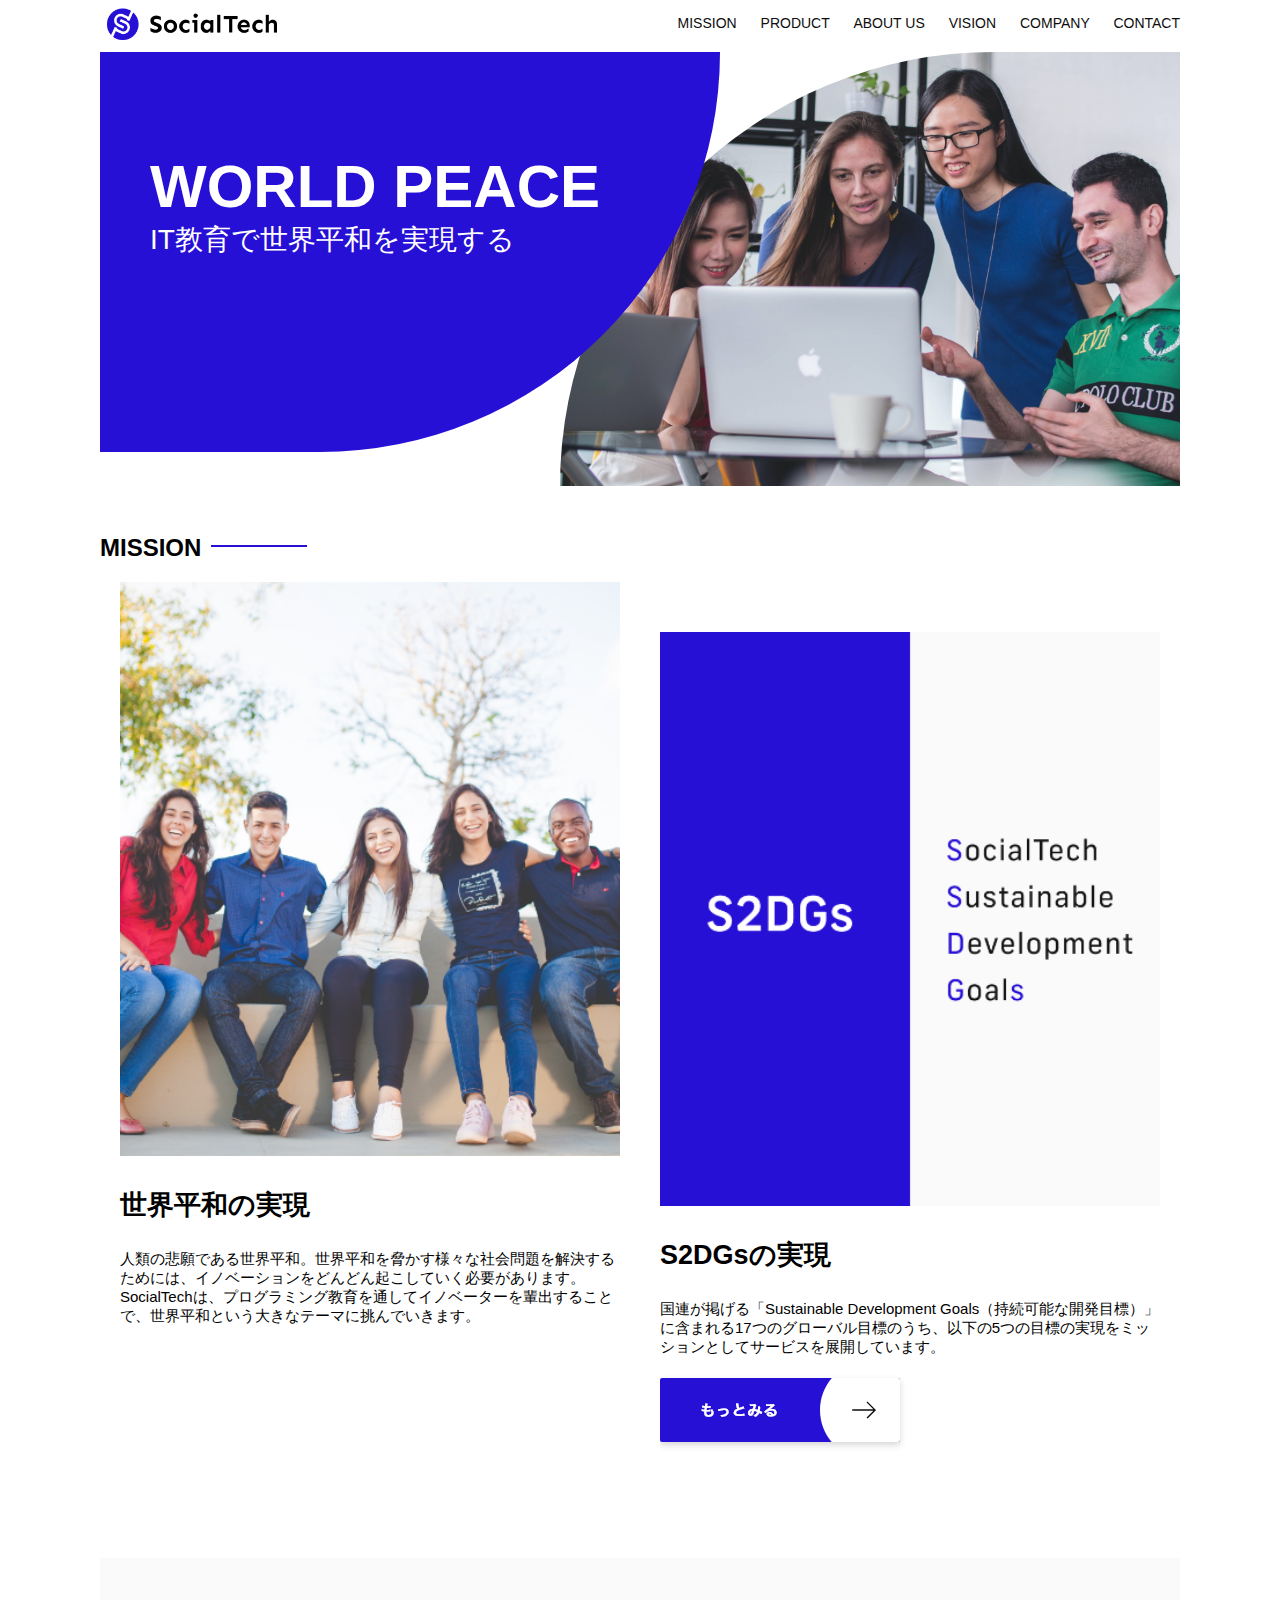
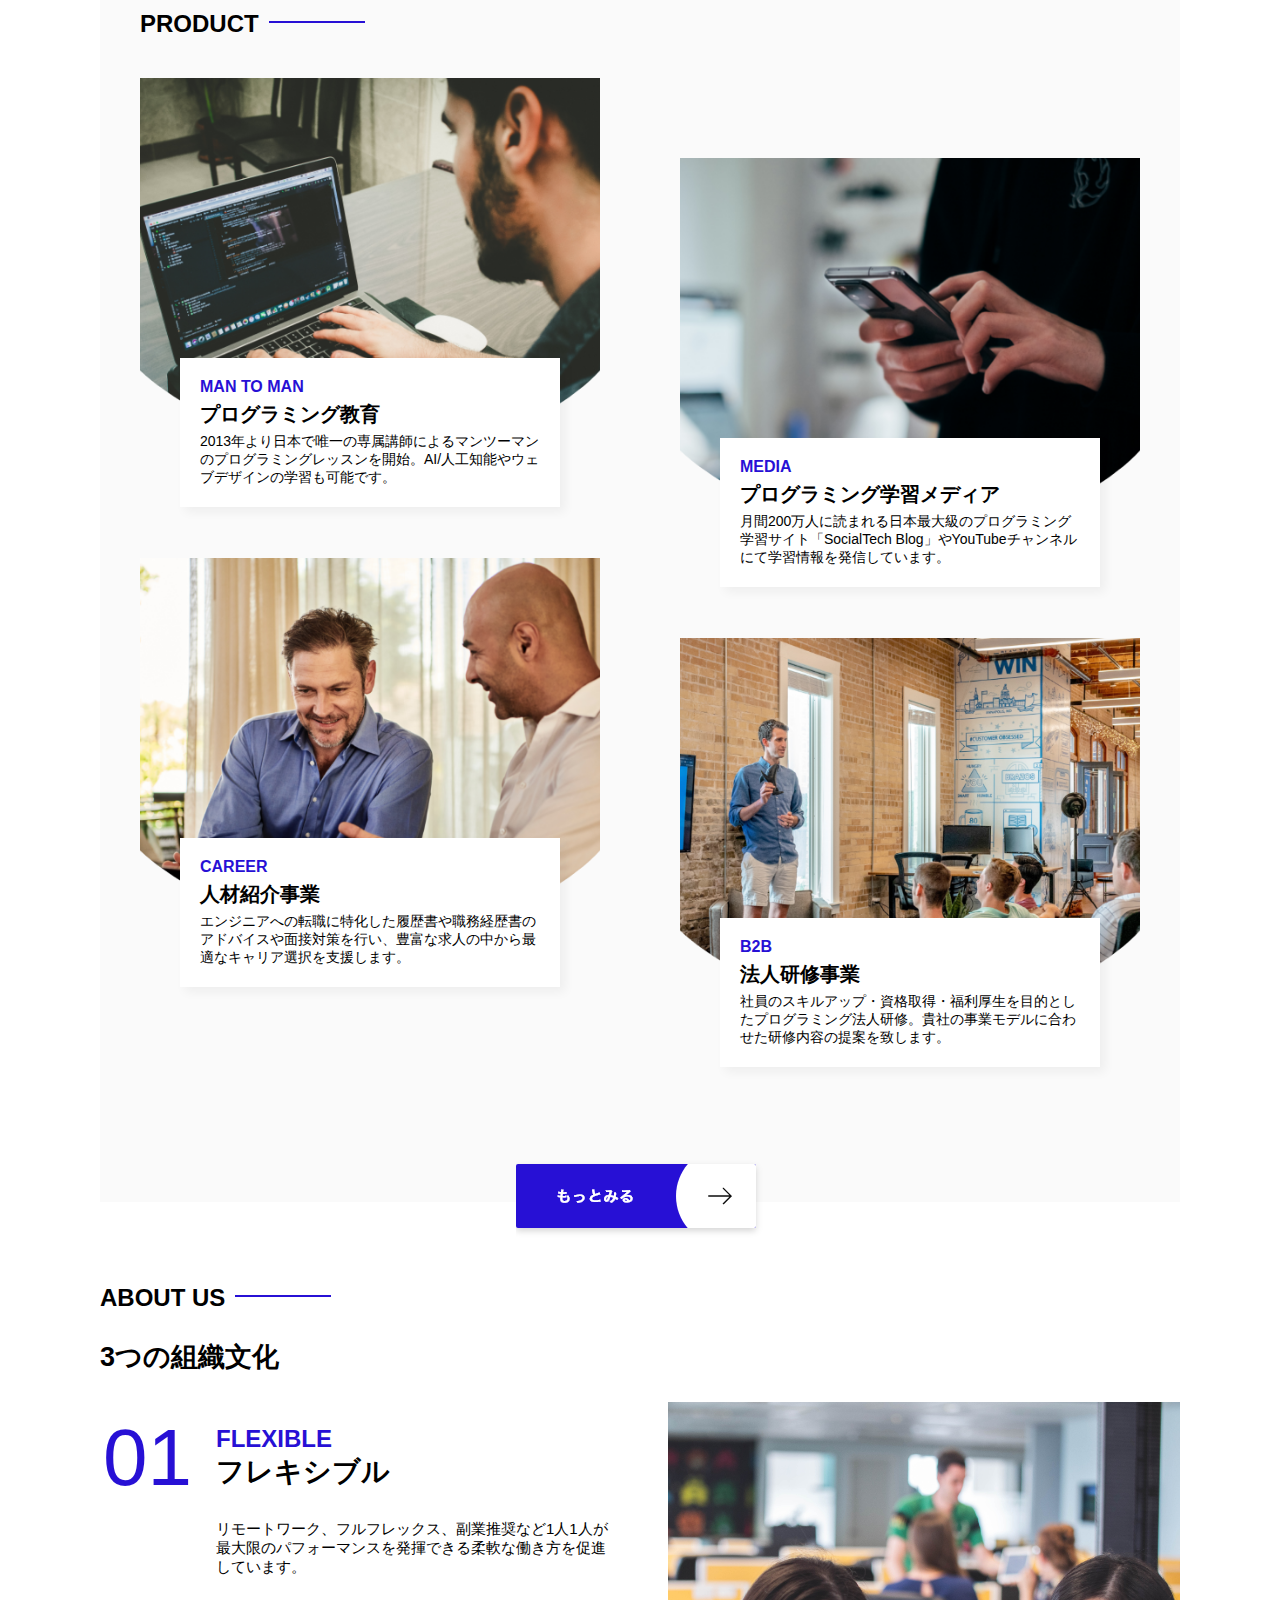
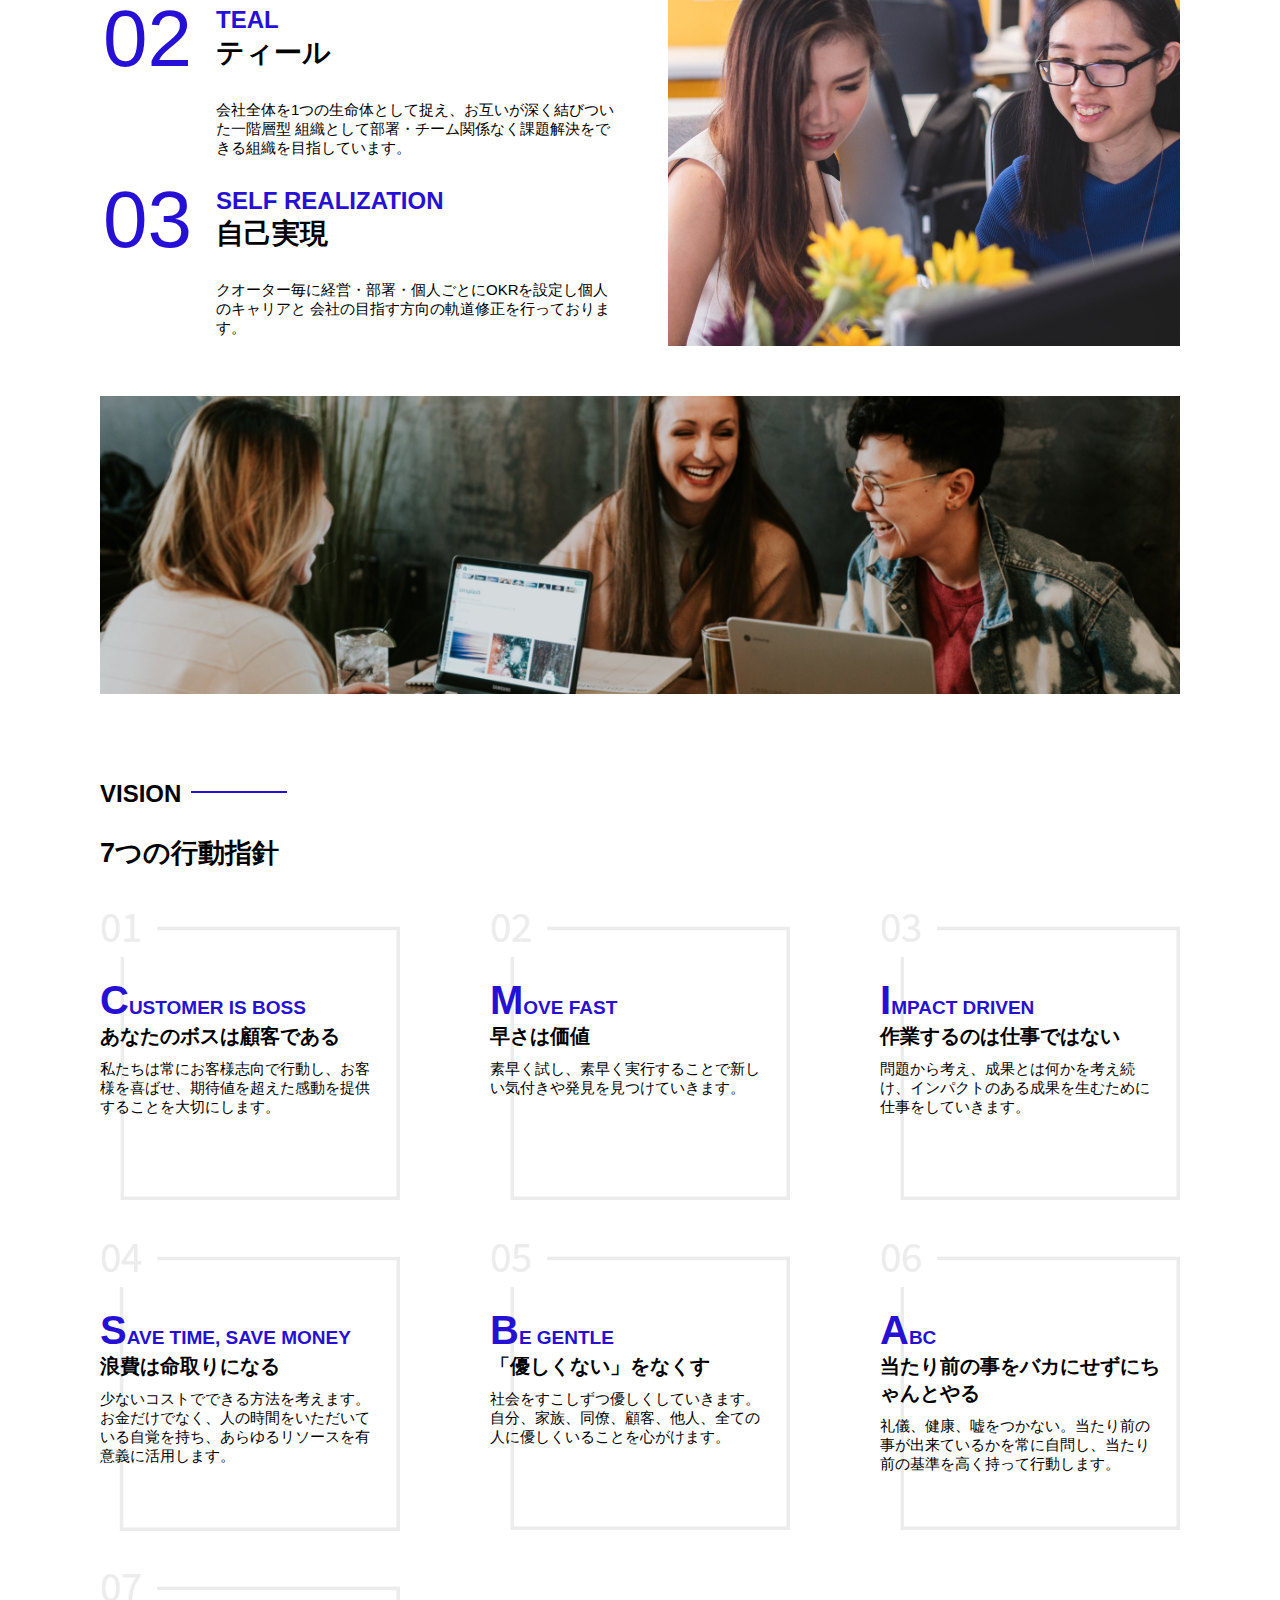
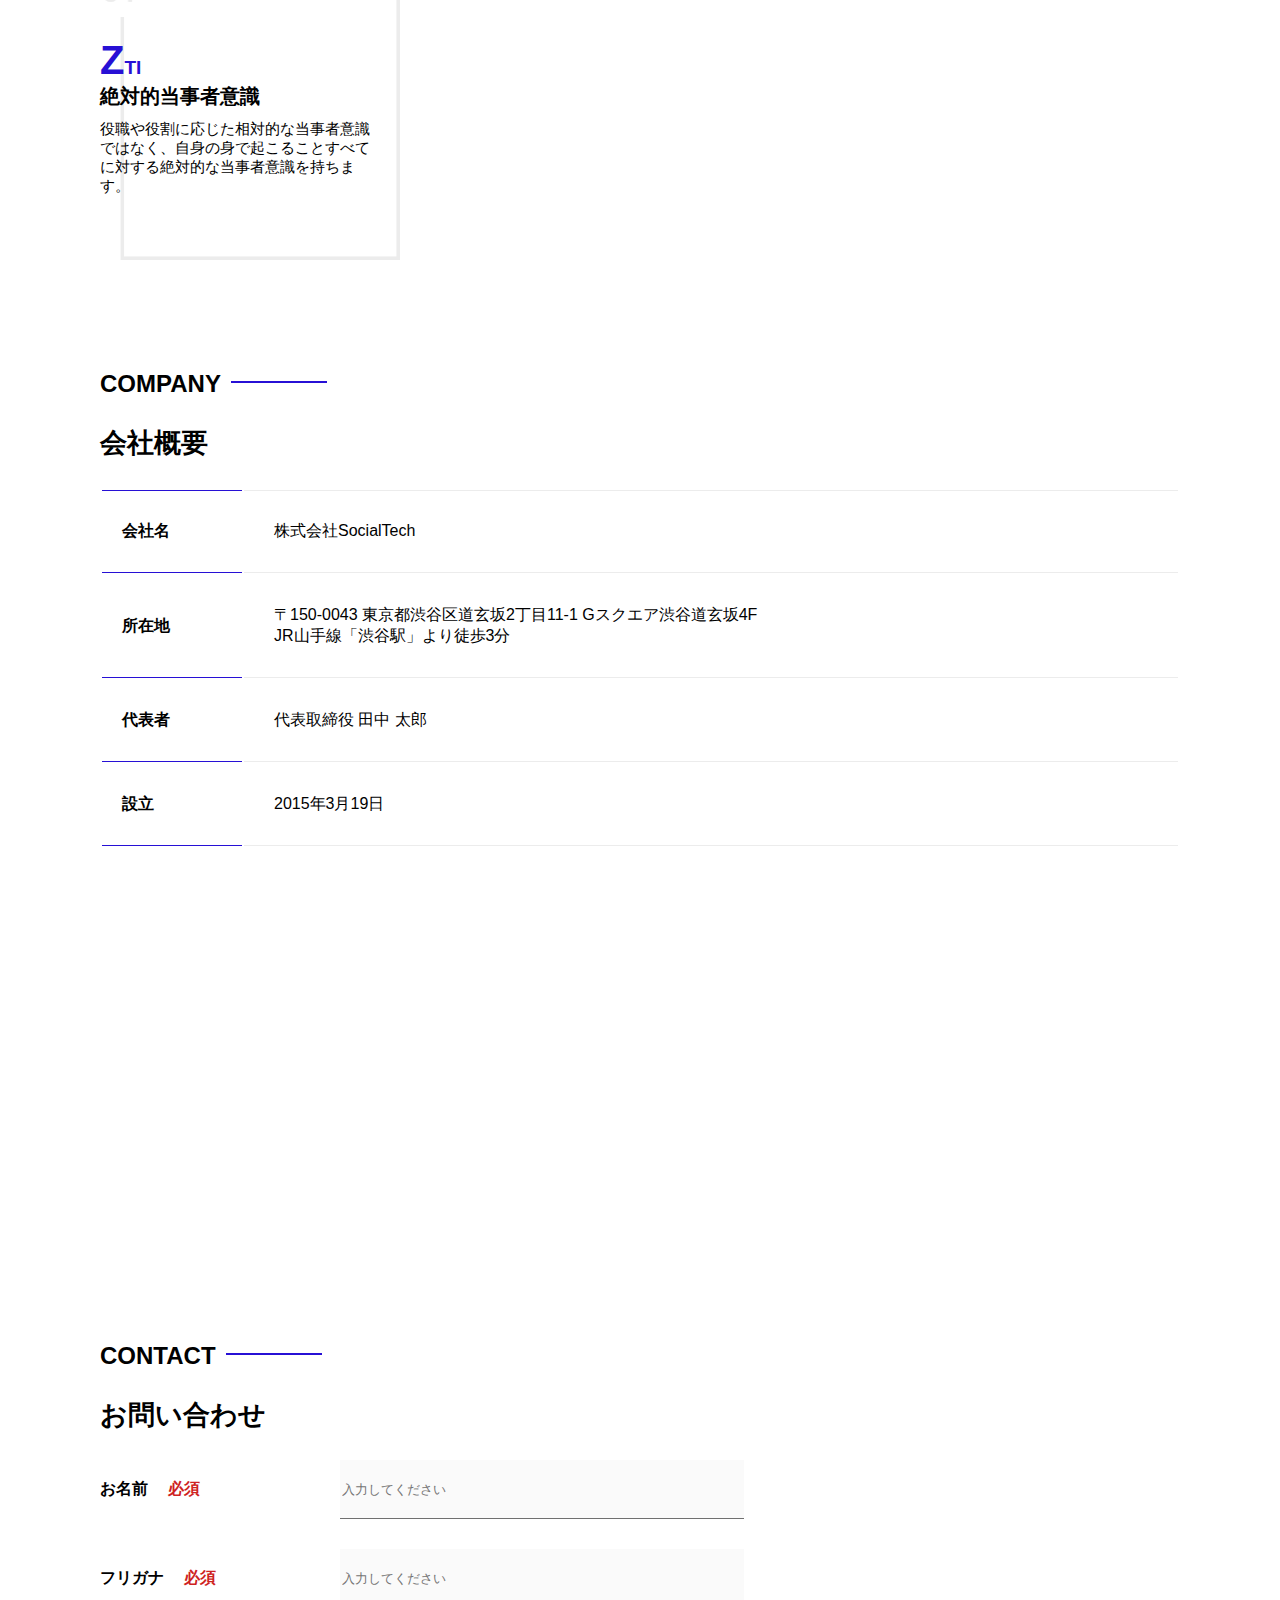
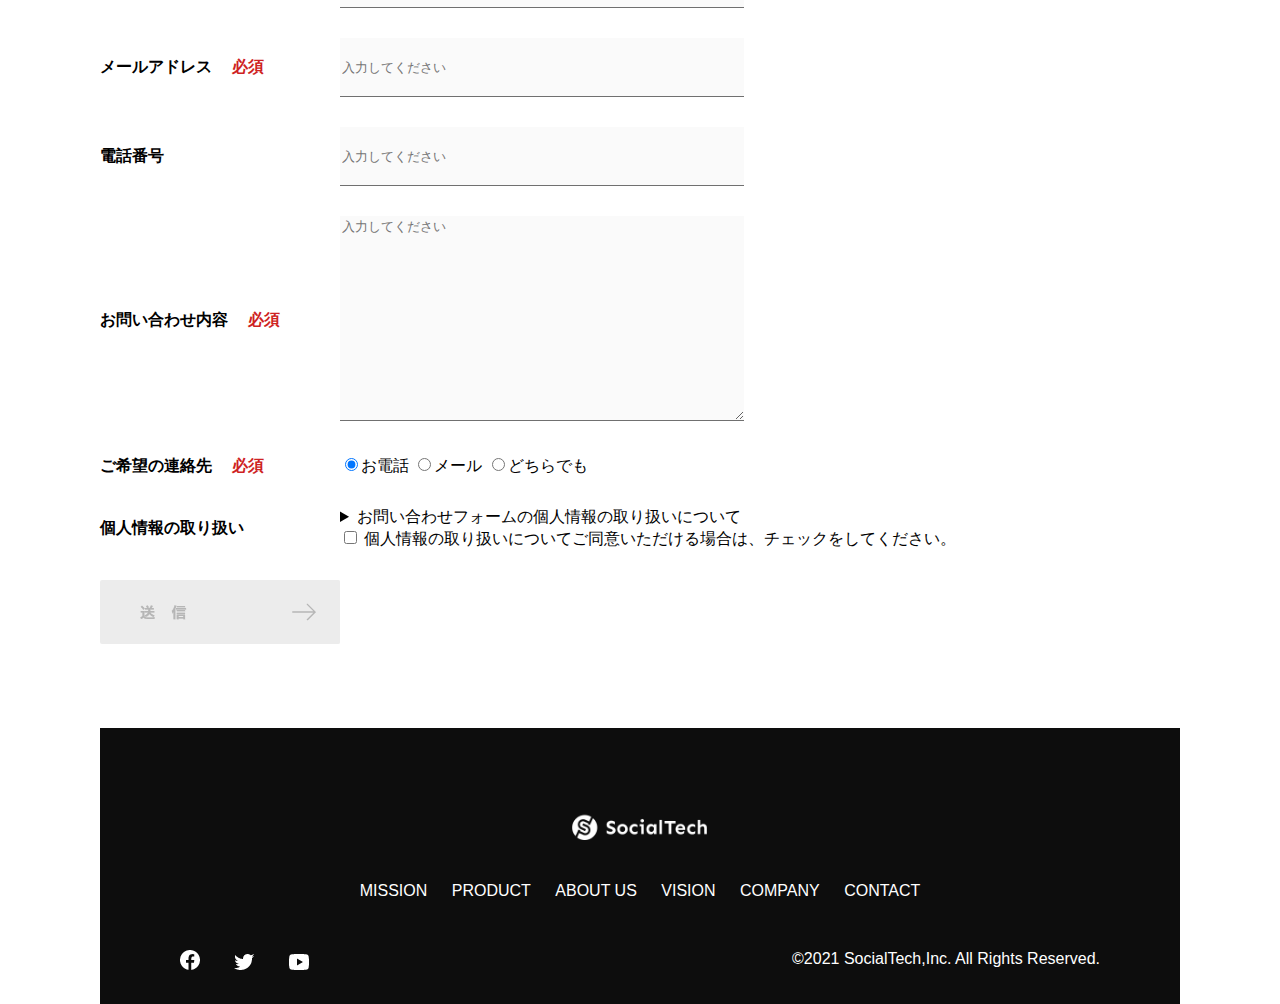
==== commit 30c1777c: "修正" ====
--- a/index.html
+++ b/index.html
@@ -256,32 +256,6 @@
             </div>
           </div>
         </section>
-        <section id="cases">
-          <h2 class="index-h2">CASES</h2>
-          <ul>
-          <li class="case-card">
-            <img class="case-img" src="images/index/case-1.png" alt="仲良く語り合う3人">
-            <div class="case-info">
-              <h3 class="case-name">〇〇〇〇株式会社様</h3>
-              <p class="case-content">新規プロジェクトでのIT人材サポート</p>
-            </div>
-          </li>
-          <li class="case-card">
-            <img class="case-img" src="images/index/case-2.png" alt="PCでコンテンツを見る">
-            <div class="case-info">
-              <h3 class="case-name">合弁会社△△△△様</h3>
-              <p class="case-content">新卒研修での個人学習コンテンツの活用</p>
-            </div>
-          </li>
-          <li class="case-card">
-            <img class="case-img" src="images/index/case-3.png" alt="社内研修中の会議室">
-            <div class="case-info">
-              <h3 class="case-name">●●●●工業様</h3>
-              <p class="case-content">新規導入アプリケーションの利用促進、定期社内研修の実施</p>
-            </div>
-          </li>
-        </ul>
-        </section>
         <section id="company">
           <h2 class="index-h2">COMPANY</h2>
           <h3>会社概要</h3>
--- a/style.css
+++ b/style.css
@@ -1268,42 +1268,4 @@
     font-size: 28px;
     margin: 0;
   }
-}
-
-#cases {
-  margin: 40px auto;
-  width: 100%;
-}
-
-ul{
-  display: flex;
-  list-style-type: none;
-}
-
-li{
-  width: 33%;
-  margin: 20px;
-}
-
-.case-card {
-  background: #FFFFFF;
-  min-height: 400px;
-  box-shadow: 5px 5px 15px rgba(0, 0, 0, 0.2);
-}
-
-.case-img {
-  width: 100%;
-}
-
-.case-info {
-  padding: 10px 20px;
-}
-
-.case-name {
-  color: #2710d5;
-  font-size: 19px;
-}
-
-.case-content {
-  font-size: 14px;
 }